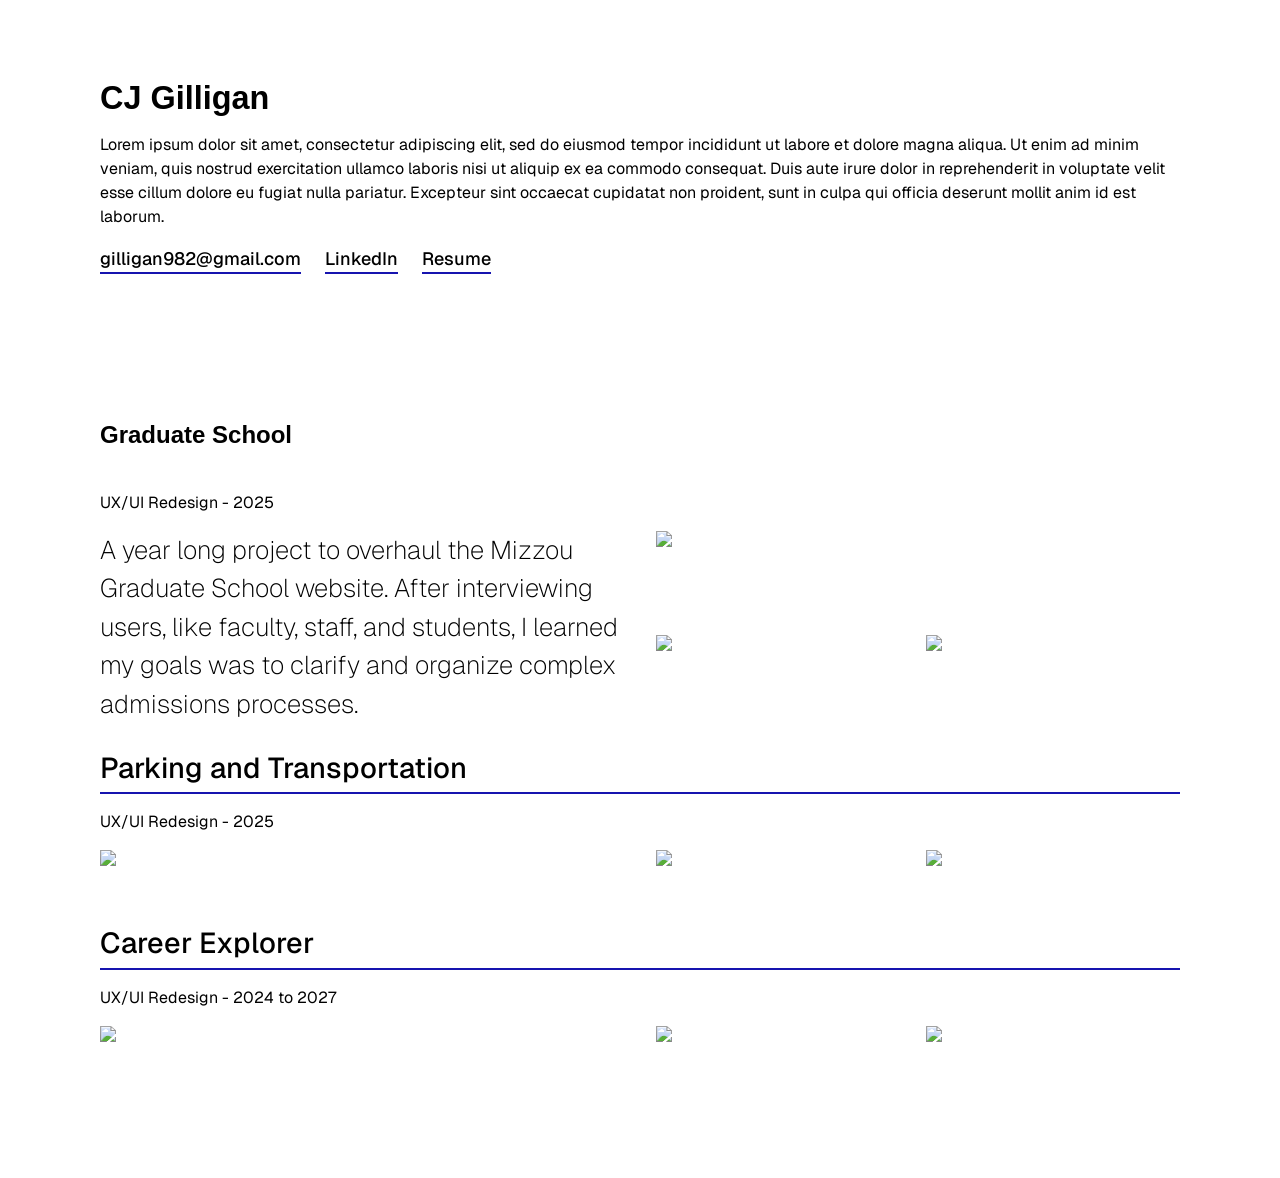
==== index.html @ 96377aaa "tags" ====
<!DOCTYPE html>
<html>
	<head>
		<meta charset="utf-8">
		<meta name="viewport" content="width=device-width, initial-scale=1">
		<title>CJ Portfolio</title>
		<link rel="preconnect" href="https://fonts.googleapis.com">
		<link rel="preconnect" href="https://fonts.gstatic.com" crossorigin>
		<link href="https://fonts.googleapis.com/css2?family=Geist:wght@100..900&display=swap" rel="stylesheet">
		<link href="https://fonts.googleapis.com/css2?family=Geist+Pixel&display=swap" rel="stylesheet">
		<link rel="stylesheet" type="text/css" href="home.css">
		<link rel="stylesheet" type="text/css" href="home.css">
		<script src="content.js"></script>
	</head>
	<body>
		<header>
			<h1 class="lvl-one">CJ Gilligan</h1>
			<p>Lorem ipsum dolor sit amet, consectetur adipiscing elit, sed do eiusmod tempor incididunt ut labore et dolore magna aliqua. Ut enim ad minim veniam, quis nostrud exercitation ullamco laboris nisi ut aliquip ex ea commodo consequat. Duis aute irure dolor in reprehenderit in voluptate velit esse cillum dolore eu fugiat nulla pariatur. Excepteur sint occaecat cupidatat non proident, sunt in culpa qui officia deserunt mollit anim id est laborum.</p>
			<ul class="link-list---horizontal">
				<li><a class="lvl-six" href="">gilligan982@gmail.com</a></li>
				<li><a class="lvl-six" href="">LinkedIn</a></li>
				<li><a class="lvl-six" href="">Resume</a></li>
			</ul>	
		</header>
		<main>
			<div class="link---cta">
				<h2>Graduate School<a class="lvl-two" href="https://gilligan98.github.io/Portfolio/graduate-school"></a></h2>
				<p>UX/UI Redesign - 2025</p>
				<div class="gallery">
					<p class="blurb lvl-three">A year long project to overhaul the Mizzou Graduate School website. After interviewing users, like faculty, staff, and students, I learned my goals was to clarify and organize complex admissions processes.</p>
					<img class="img__main" src="https://encrypted-tbn0.gstatic.com/images?q=tbn:ANd9GcQDDwrGVnfBZ3_lksExJKQac00rjWa9W3oKjlbQNCVLjg&s=10"/>
					<img src="https://hips.hearstapps.com/clv.h-cdn.co/assets/16/18/gettyimages-586890581.jpg?crop=0.668xw:1.00xh;0.219xw,0"/>
					<img src="https://animalwelfaresociety.org/wp-content/uploads/2025/03/awsmaine_peachesDOG_0325-scaled-e1742240776863-1024x1024.jpg"/>
				</div>
			</div>
			<div class="link---cta">
				<a class="lvl-two" href="https://gilligan98.github.io/Portfolio/parking-transportation">Parking and Transportation</a>
				<p>UX/UI Redesign - 2025</p>
				<div class="gallery">
					<img src="https://encrypted-tbn0.gstatic.com/images?q=tbn:ANd9GcQDDwrGVnfBZ3_lksExJKQac00rjWa9W3oKjlbQNCVLjg&s=10"/>
					<img src="https://hips.hearstapps.com/clv.h-cdn.co/assets/16/18/gettyimages-586890581.jpg?crop=0.668xw:1.00xh;0.219xw,0"/>
					<img src="https://animalwelfaresociety.org/wp-content/uploads/2025/03/awsmaine_peachesDOG_0325-scaled-e1742240776863-1024x1024.jpg"/>
				</div>
			</div>
			<div class="link---cta">
				<a class="lvl-two" href="https://gilligan98.github.io/Portfolio/career-explorer">Career Explorer</a>
				<p>UX/UI Redesign - 2024 to 2027</p>
				<div class="gallery">
					<img src="https://encrypted-tbn0.gstatic.com/images?q=tbn:ANd9GcQDDwrGVnfBZ3_lksExJKQac00rjWa9W3oKjlbQNCVLjg&s=10"/>
					<img src="https://hips.hearstapps.com/clv.h-cdn.co/assets/16/18/gettyimages-586890581.jpg?crop=0.668xw:1.00xh;0.219xw,0"/>
					<img src="https://animalwelfaresociety.org/wp-content/uploads/2025/03/awsmaine_peachesDOG_0325-scaled-e1742240776863-1024x1024.jpg"/>
				</div>
			</div>
		</main>
	</body>
</html>
---- home.css ----
.gallery{
	display: grid;
	grid-template-columns: 50% 1fr 1fr;
	grid-template-rows: repeat(2,1fr);
	gap: 1rem;
	max-width: 100%;
}

.gallery img{
	width: 100%;

}

.gallery .img__main{
	grid-column-start: 2;
	grid-column-end: 4;
	grid-row-start: 1;
	grid-row-end: 2;
}

.gallery .blurb{
	font-weight: 200;
	grid-column-start: 1;
	grid-column-end: 2;
	grid-row-start: 1;
	grid-row-end: 3;
}


.link-list---horizontal{
	display: flex;
	flex-direction: row;
	margin: 0;
	padding: 0;
	gap: 1.5rem;
}

.link-list---horizontal li{
	list-style: none;
}

.link---cta {
	display: flex;
	flex-direction: column;
	margin: 1.5rem 0;
	gap: 1rem;
}

.title {
	color: #1714af;
	text-decoration: none;
	font-weight: 700;
}

body {
	max-width: 1080px;
	display: flex;
	flex-direction: column;
	gap: 1rem;
	margin: 5rem auto;
}

header {
	max-width: 100%;
	display: flex;
	flex-direction: column;
	align-items: flex-start;
	justify-content: flex-start;
	grid-column-start: 1;
	grid-column-end: 4;
	gap: 1rem;
}


main {
	width: 100%;
	margin-top: 5rem;
}

a, p {
	font-size: 1rem;
	margin: 0;
	padding: 0;
	line-height: 1.5em;
	color: #000;
}

p {
	font-weight: 400;
}

a {
	font-weight: 500;
	text-decoration: none;
	padding-bottom: 2px;
	border-bottom: 2px solid #1714af;
}

a:hover {
	color: #fff;
	background-color: #1714af;
}

a, p, h1, h2, h3, h4 {
	font-family: "Geist", sans-serif;
}

h1, h2 {
	font-family: "Geist Pixel", sans-serif;
 	font-optical-sizing: auto;
  	font-weight: 400;
  	font-style: normal;
	font-variation-settings: "ELSH" 70;
}

.lvl-one {
	font-weight: 800;
	font-size: 2.027rem;
	margin: 0;
}

.lvl-two {
	font-size: 1.802rem;
}

.lvl-three {
	font-size: 1.602rem;
}

.lvl-four {
	font-size: 1.424rem;
}

.lvl-five {
	font-size: 1.266rem;
}

.lvl-six {
	font-size: 1.125rem;
}

h1, h2, h3, h4 {
	font-weight: 700;
}

:root{
	font-size: 16px;
}
---- home.css ----
.gallery{
	display: grid;
	grid-template-columns: 50% 1fr 1fr;
	grid-template-rows: repeat(2,1fr);
	gap: 1rem;
	max-width: 100%;
}

.gallery img{
	width: 100%;

}

.gallery .img__main{
	grid-column-start: 2;
	grid-column-end: 4;
	grid-row-start: 1;
	grid-row-end: 2;
}

.gallery .blurb{
	font-weight: 200;
	grid-column-start: 1;
	grid-column-end: 2;
	grid-row-start: 1;
	grid-row-end: 3;
}


.link-list---horizontal{
	display: flex;
	flex-direction: row;
	margin: 0;
	padding: 0;
	gap: 1.5rem;
}

.link-list---horizontal li{
	list-style: none;
}

.link---cta {
	display: flex;
	flex-direction: column;
	margin: 1.5rem 0;
	gap: 1rem;
}

.title {
	color: #1714af;
	text-decoration: none;
	font-weight: 700;
}

body {
	max-width: 1080px;
	display: flex;
	flex-direction: column;
	gap: 1rem;
	margin: 5rem auto;
}

header {
	max-width: 100%;
	display: flex;
	flex-direction: column;
	align-items: flex-start;
	justify-content: flex-start;
	grid-column-start: 1;
	grid-column-end: 4;
	gap: 1rem;
}


main {
	width: 100%;
	margin-top: 5rem;
}

a, p {
	font-size: 1rem;
	margin: 0;
	padding: 0;
	line-height: 1.5em;
	color: #000;
}

p {
	font-weight: 400;
}

a {
	font-weight: 500;
	text-decoration: none;
	padding-bottom: 2px;
	border-bottom: 2px solid #1714af;
}

a:hover {
	color: #fff;
	background-color: #1714af;
}

a, p, h1, h2, h3, h4 {
	font-family: "Geist", sans-serif;
}

h1, h2 {
	font-family: "Geist Pixel", sans-serif;
 	font-optical-sizing: auto;
  	font-weight: 400;
  	font-style: normal;
	font-variation-settings: "ELSH" 70;
}

.lvl-one {
	font-weight: 800;
	font-size: 2.027rem;
	margin: 0;
}

.lvl-two {
	font-size: 1.802rem;
}

.lvl-three {
	font-size: 1.602rem;
}

.lvl-four {
	font-size: 1.424rem;
}

.lvl-five {
	font-size: 1.266rem;
}

.lvl-six {
	font-size: 1.125rem;
}

h1, h2, h3, h4 {
	font-weight: 700;
}

:root{
	font-size: 16px;
}
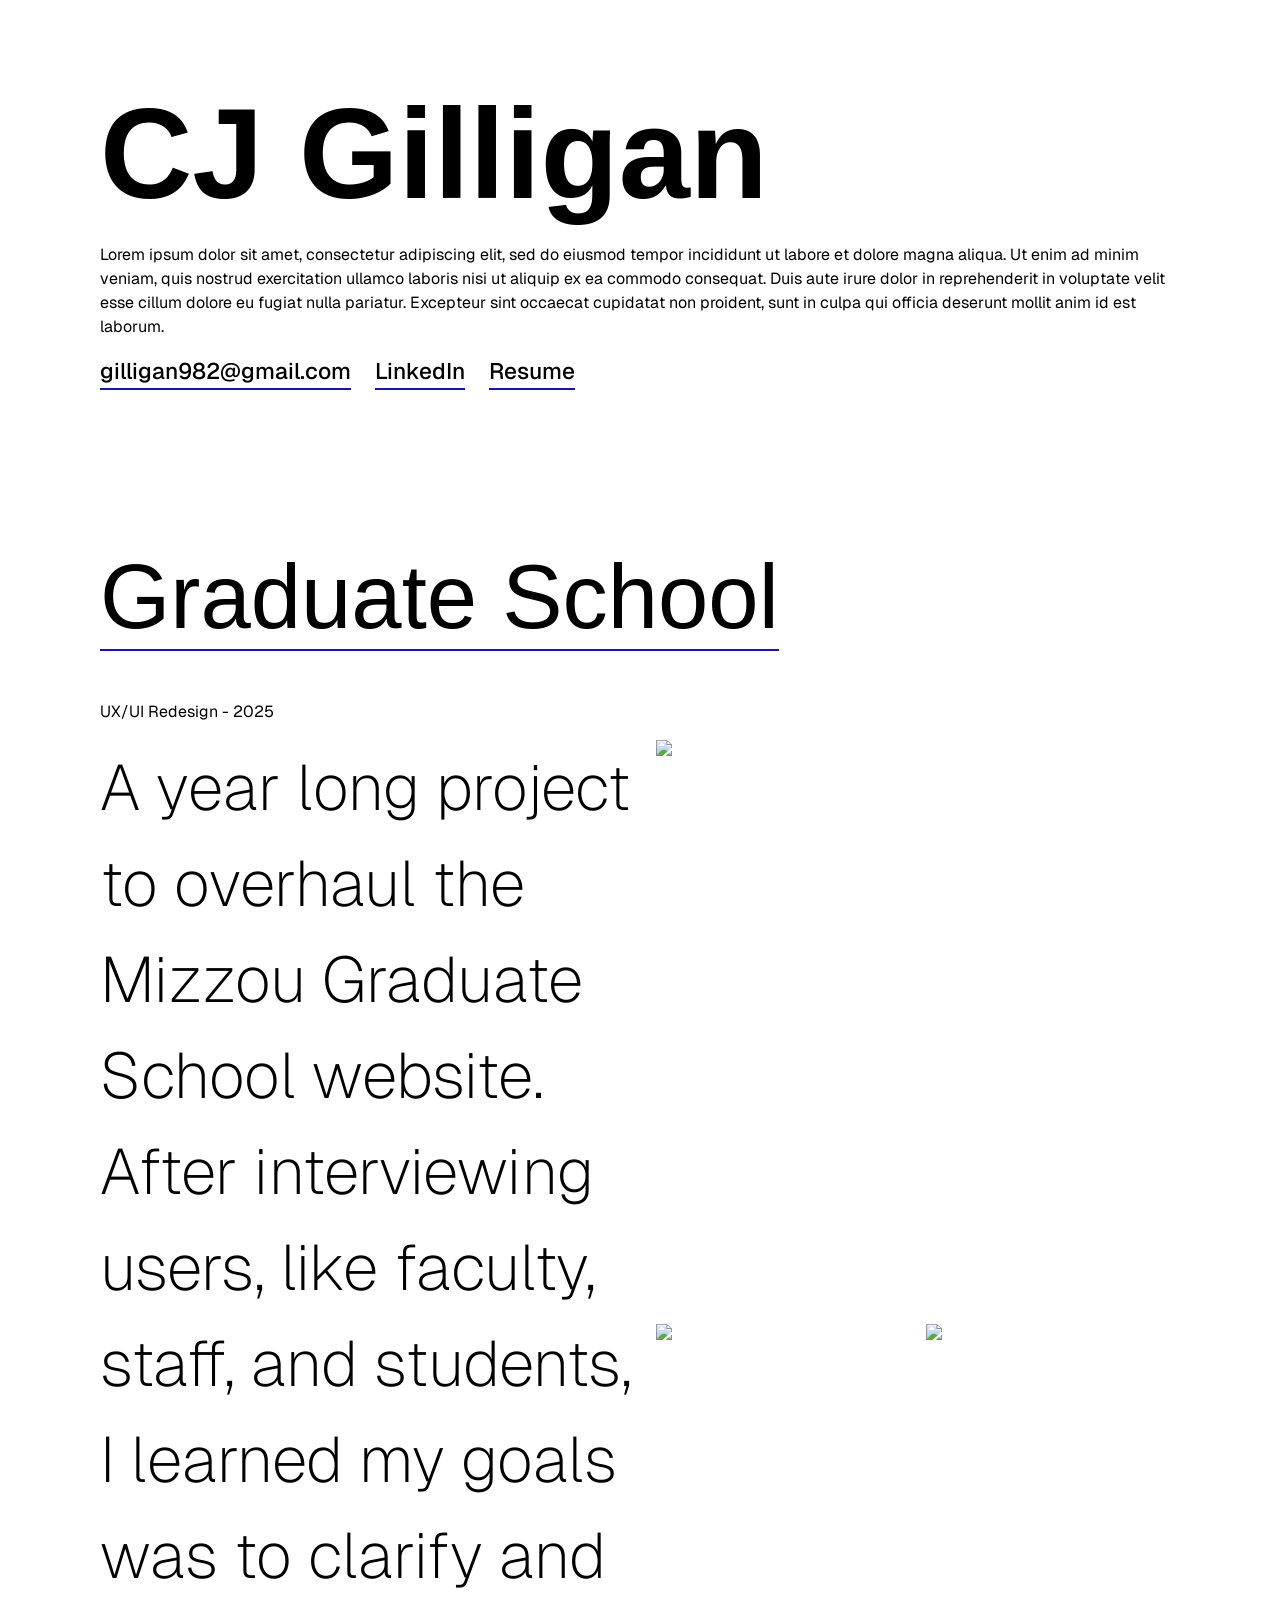
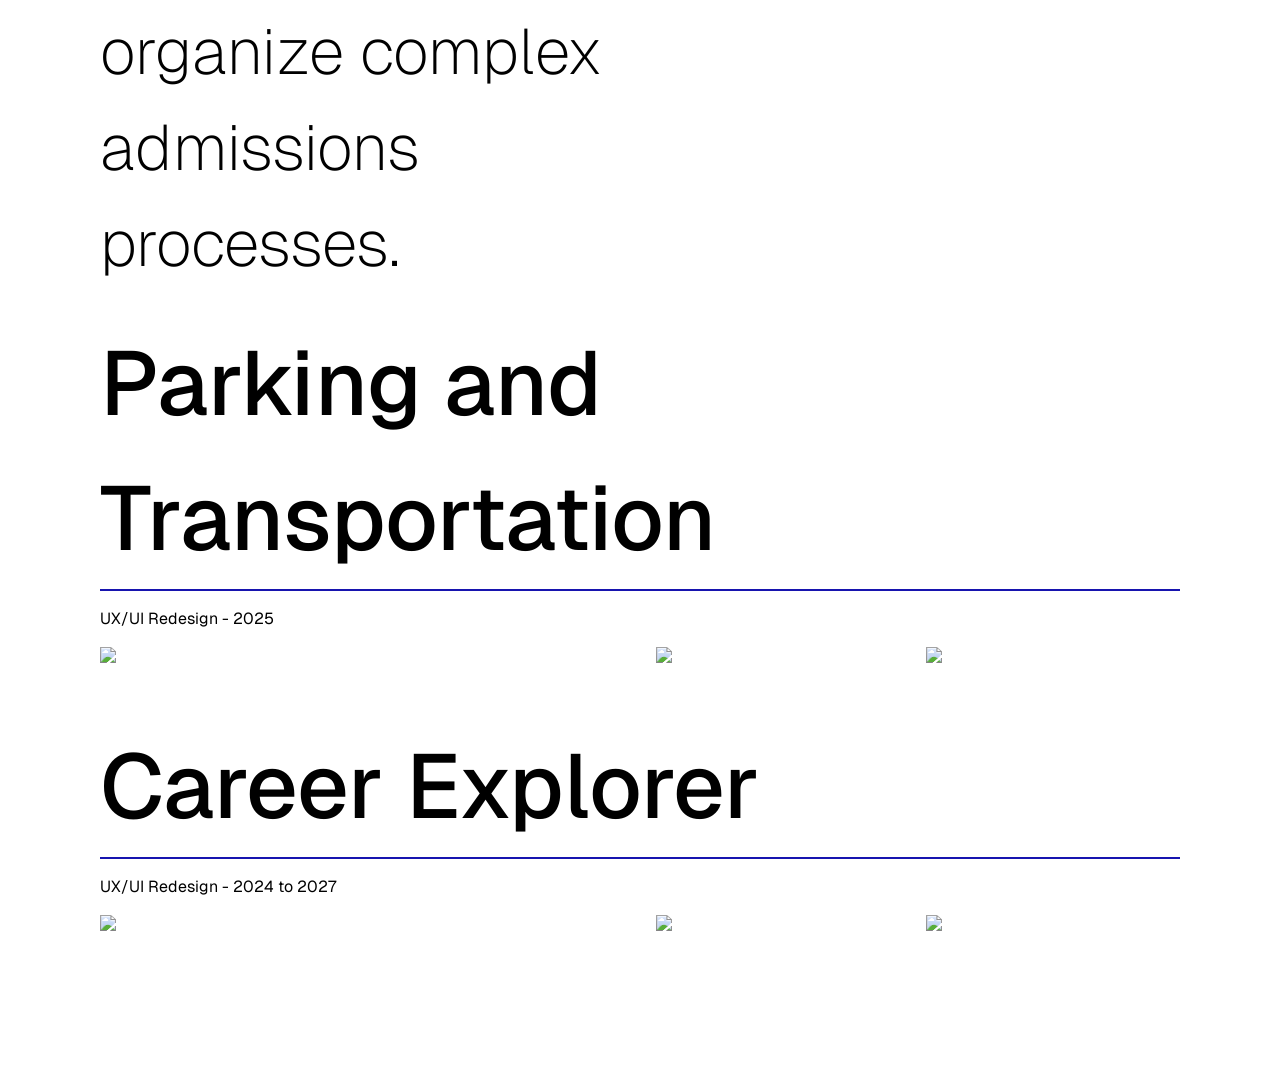
==== commit 6ba48d50: "tags again" ====
--- a/index.html
+++ b/index.html
@@ -24,7 +24,7 @@
 		</header>
 		<main>
 			<div class="link---cta">
-				<h2>Graduate School<a class="lvl-two" href="https://gilligan98.github.io/Portfolio/graduate-school"></a></h2>
+				<h2><a class="lvl-two" href="https://gilligan98.github.io/Portfolio/graduate-school">Graduate School</a></h2>
 				<p>UX/UI Redesign - 2025</p>
 				<div class="gallery">
 					<p class="blurb lvl-three">A year long project to overhaul the Mizzou Graduate School website. After interviewing users, like faculty, staff, and students, I learned my goals was to clarify and organize complex admissions processes.</p>
--- a/home.css
+++ b/home.css
@@ -105,7 +105,7 @@
 	font-family: "Geist", sans-serif;
 }
 
-h1, h2 {
+h1, h2, h1 a, h2 a {
 	font-family: "Geist Pixel", sans-serif;
  	font-optical-sizing: auto;
   	font-weight: 400;
@@ -115,28 +115,28 @@
 
 .lvl-one {
 	font-weight: 800;
-	font-size: 2.027rem;
+	font-size: 7.993rem;
 	margin: 0;
 }
 
 .lvl-two {
-	font-size: 1.802rem;
+	font-size: 5.653rem;
 }
 
 .lvl-three {
-	font-size: 1.602rem;
+	font-size: 3.998rem;
 }
 
 .lvl-four {
-	font-size: 1.424rem;
+	font-size: 2.827rem;
 }
 
 .lvl-five {
-	font-size: 1.266rem;
+	font-size: 1.999rem;
 }
 
 .lvl-six {
-	font-size: 1.125rem;
+	font-size: 1.414rem;
 }
 
 h1, h2, h3, h4 {
--- a/home.css
+++ b/home.css
@@ -105,7 +105,7 @@
 	font-family: "Geist", sans-serif;
 }
 
-h1, h2 {
+h1, h2, h1 a, h2 a {
 	font-family: "Geist Pixel", sans-serif;
  	font-optical-sizing: auto;
   	font-weight: 400;
@@ -115,28 +115,28 @@
 
 .lvl-one {
 	font-weight: 800;
-	font-size: 2.027rem;
+	font-size: 7.993rem;
 	margin: 0;
 }
 
 .lvl-two {
-	font-size: 1.802rem;
+	font-size: 5.653rem;
 }
 
 .lvl-three {
-	font-size: 1.602rem;
+	font-size: 3.998rem;
 }
 
 .lvl-four {
-	font-size: 1.424rem;
+	font-size: 2.827rem;
 }
 
 .lvl-five {
-	font-size: 1.266rem;
+	font-size: 1.999rem;
 }
 
 .lvl-six {
-	font-size: 1.125rem;
+	font-size: 1.414rem;
 }
 
 h1, h2, h3, h4 {
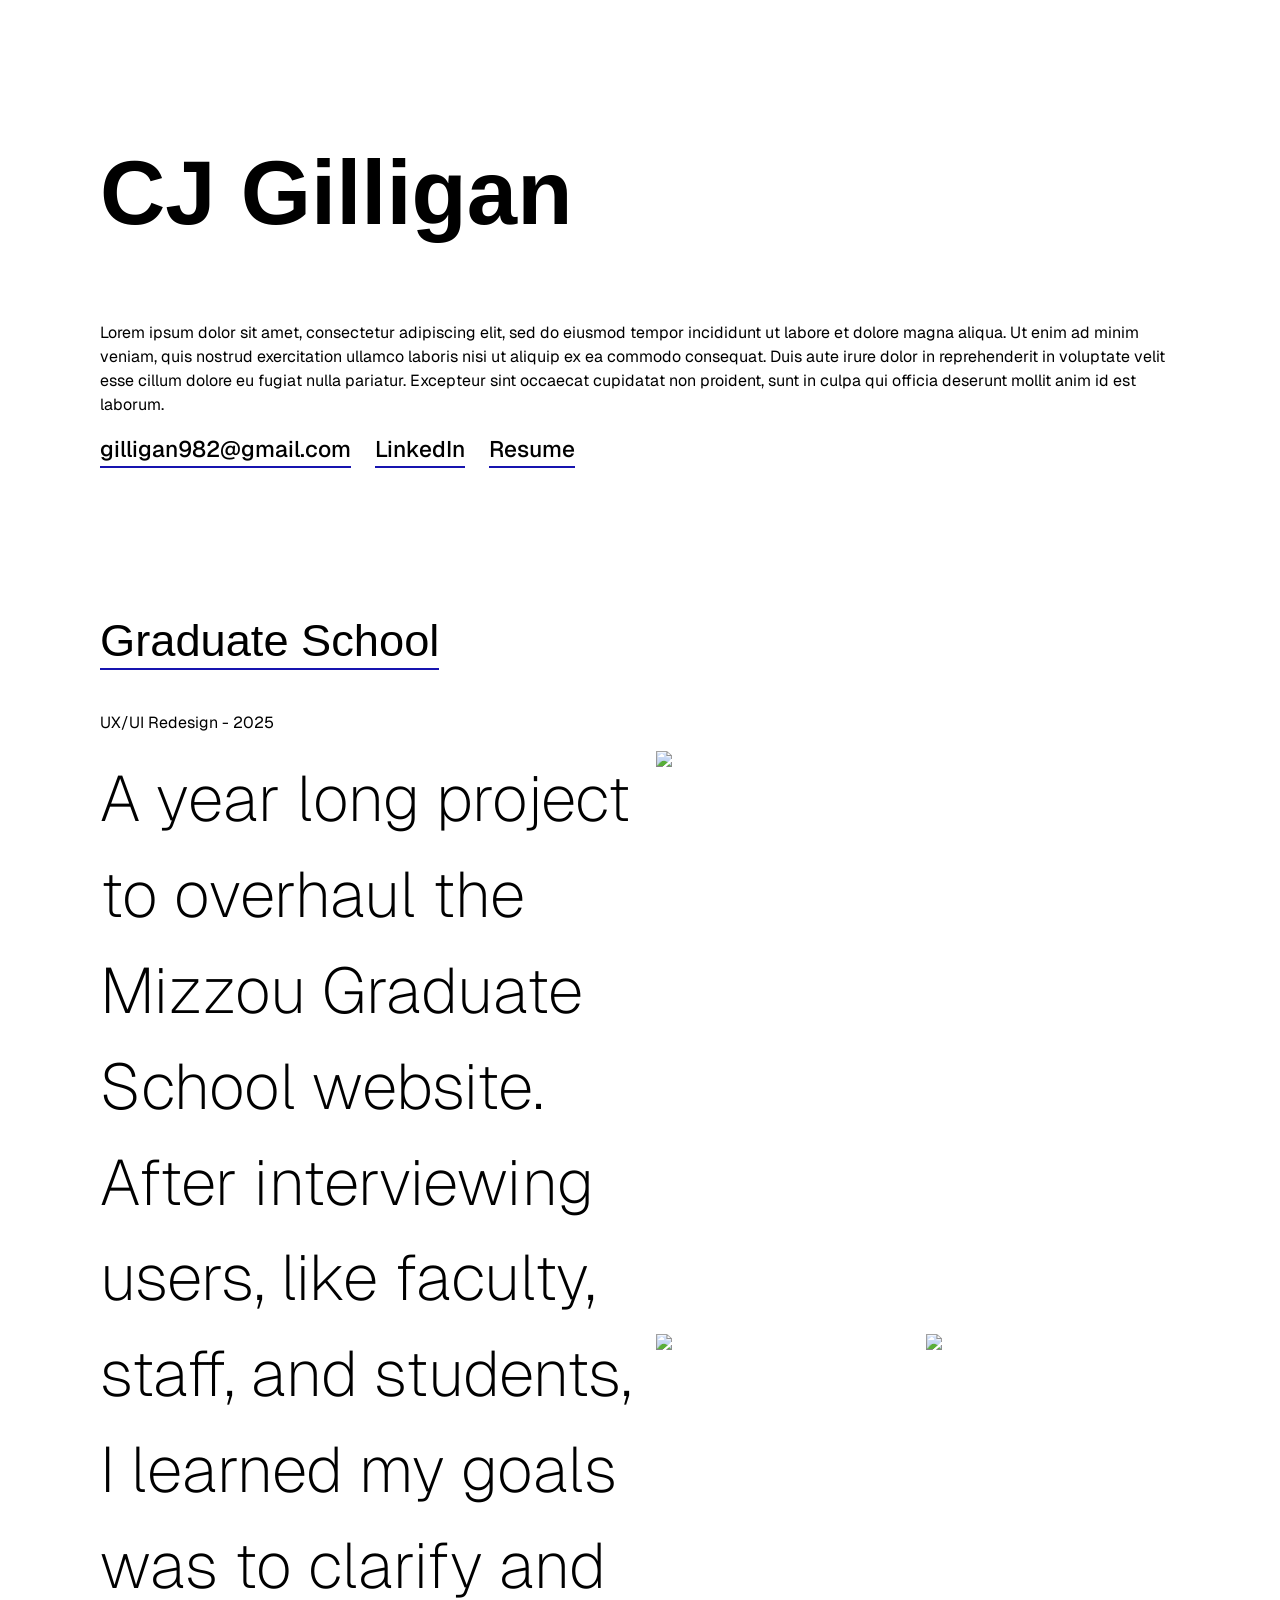
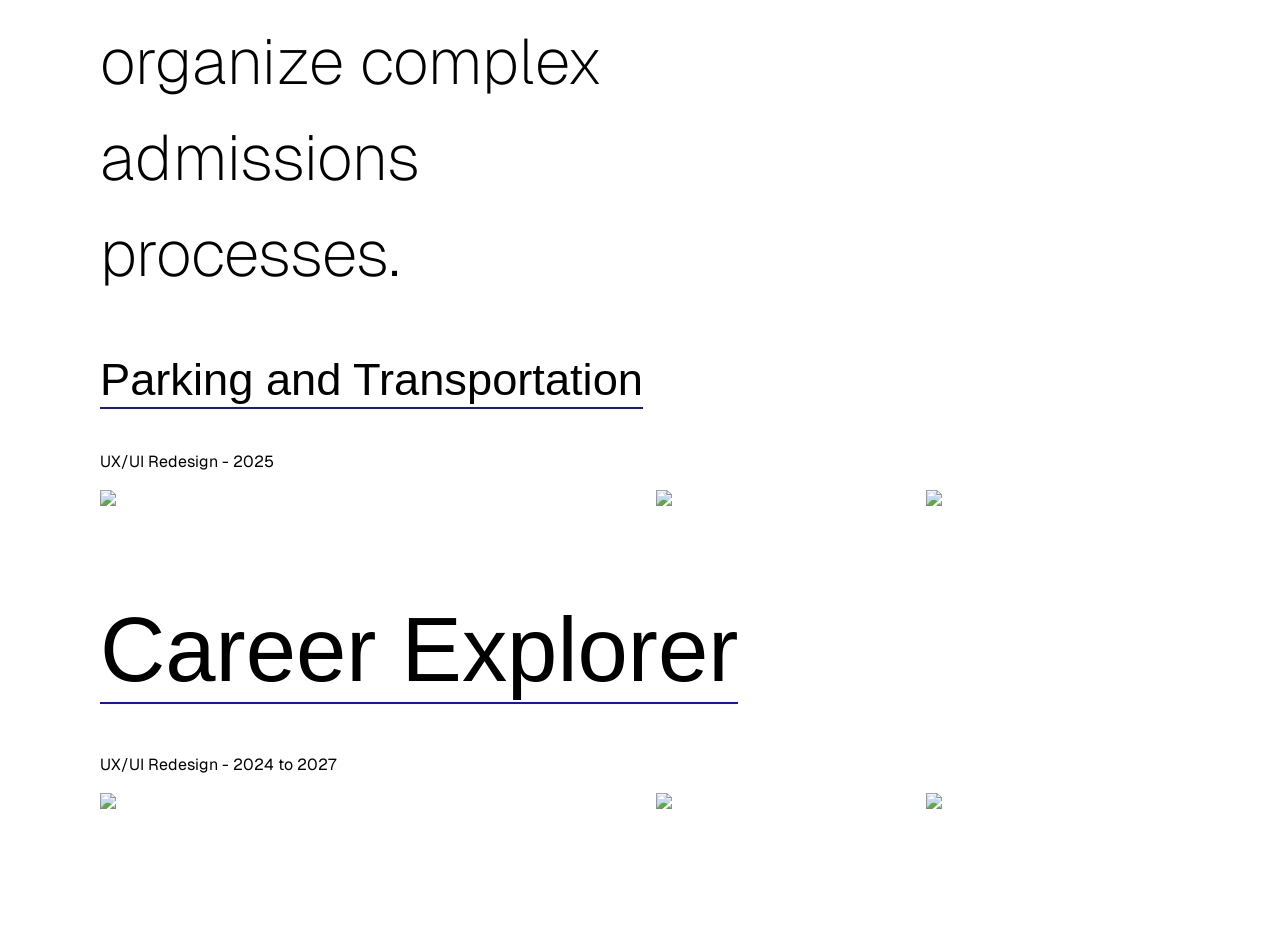
==== commit 0a3cda89: "new sizing for fonts" ====
--- a/index.html
+++ b/index.html
@@ -14,7 +14,7 @@
 	</head>
 	<body>
 		<header>
-			<h1 class="lvl-one">CJ Gilligan</h1>
+			<h1 class="lvl-two">CJ Gilligan</h1>
 			<p>Lorem ipsum dolor sit amet, consectetur adipiscing elit, sed do eiusmod tempor incididunt ut labore et dolore magna aliqua. Ut enim ad minim veniam, quis nostrud exercitation ullamco laboris nisi ut aliquip ex ea commodo consequat. Duis aute irure dolor in reprehenderit in voluptate velit esse cillum dolore eu fugiat nulla pariatur. Excepteur sint occaecat cupidatat non proident, sunt in culpa qui officia deserunt mollit anim id est laborum.</p>
 			<ul class="link-list---horizontal">
 				<li><a class="lvl-six" href="">gilligan982@gmail.com</a></li>
@@ -24,7 +24,7 @@
 		</header>
 		<main>
 			<div class="link---cta">
-				<h2><a class="lvl-two" href="https://gilligan98.github.io/Portfolio/graduate-school">Graduate School</a></h2>
+				<h2><a class="lvl-four" href="https://gilligan98.github.io/Portfolio/graduate-school">Graduate School</a></h2>
 				<p>UX/UI Redesign - 2025</p>
 				<div class="gallery">
 					<p class="blurb lvl-three">A year long project to overhaul the Mizzou Graduate School website. After interviewing users, like faculty, staff, and students, I learned my goals was to clarify and organize complex admissions processes.</p>
@@ -34,7 +34,7 @@
 				</div>
 			</div>
 			<div class="link---cta">
-				<a class="lvl-two" href="https://gilligan98.github.io/Portfolio/parking-transportation">Parking and Transportation</a>
+				<h2><a class="lvl-four" href="https://gilligan98.github.io/Portfolio/parking-transportation">Parking and Transportation</a></h2>
 				<p>UX/UI Redesign - 2025</p>
 				<div class="gallery">
 					<img src="https://encrypted-tbn0.gstatic.com/images?q=tbn:ANd9GcQDDwrGVnfBZ3_lksExJKQac00rjWa9W3oKjlbQNCVLjg&s=10"/>
@@ -43,7 +43,7 @@
 				</div>
 			</div>
 			<div class="link---cta">
-				<a class="lvl-two" href="https://gilligan98.github.io/Portfolio/career-explorer">Career Explorer</a>
+				<h2><a class="lvl-two" href="https://gilligan98.github.io/Portfolio/career-explorer">Career Explorer</a></h2>
 				<p>UX/UI Redesign - 2024 to 2027</p>
 				<div class="gallery">
 					<img src="https://encrypted-tbn0.gstatic.com/images?q=tbn:ANd9GcQDDwrGVnfBZ3_lksExJKQac00rjWa9W3oKjlbQNCVLjg&s=10"/>
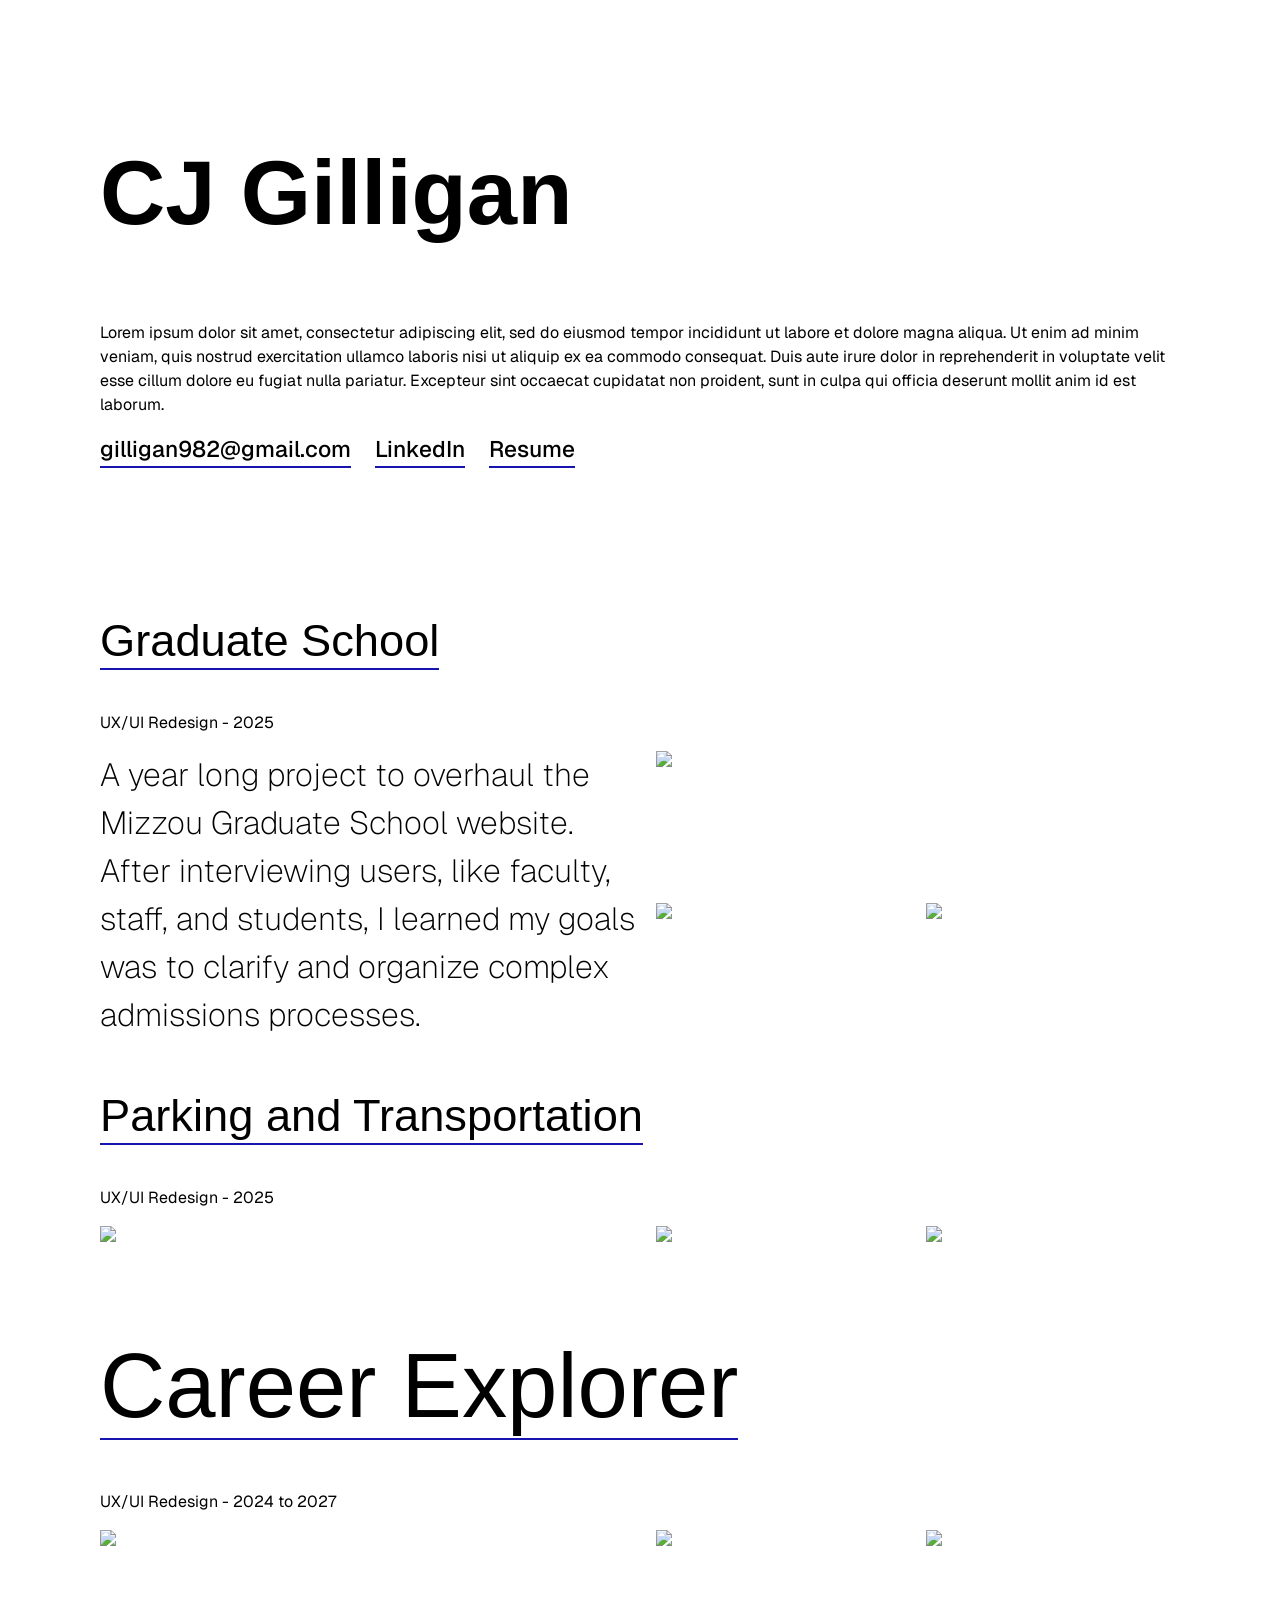
==== commit 0cca6b32: "new sizing for blurb" ====
--- a/index.html
+++ b/index.html
@@ -27,7 +27,7 @@
 				<h2><a class="lvl-four" href="https://gilligan98.github.io/Portfolio/graduate-school">Graduate School</a></h2>
 				<p>UX/UI Redesign - 2025</p>
 				<div class="gallery">
-					<p class="blurb lvl-three">A year long project to overhaul the Mizzou Graduate School website. After interviewing users, like faculty, staff, and students, I learned my goals was to clarify and organize complex admissions processes.</p>
+					<p class="blurb lvl-five">A year long project to overhaul the Mizzou Graduate School website. After interviewing users, like faculty, staff, and students, I learned my goals was to clarify and organize complex admissions processes.</p>
 					<img class="img__main" src="https://encrypted-tbn0.gstatic.com/images?q=tbn:ANd9GcQDDwrGVnfBZ3_lksExJKQac00rjWa9W3oKjlbQNCVLjg&s=10"/>
 					<img src="https://hips.hearstapps.com/clv.h-cdn.co/assets/16/18/gettyimages-586890581.jpg?crop=0.668xw:1.00xh;0.219xw,0"/>
 					<img src="https://animalwelfaresociety.org/wp-content/uploads/2025/03/awsmaine_peachesDOG_0325-scaled-e1742240776863-1024x1024.jpg"/>
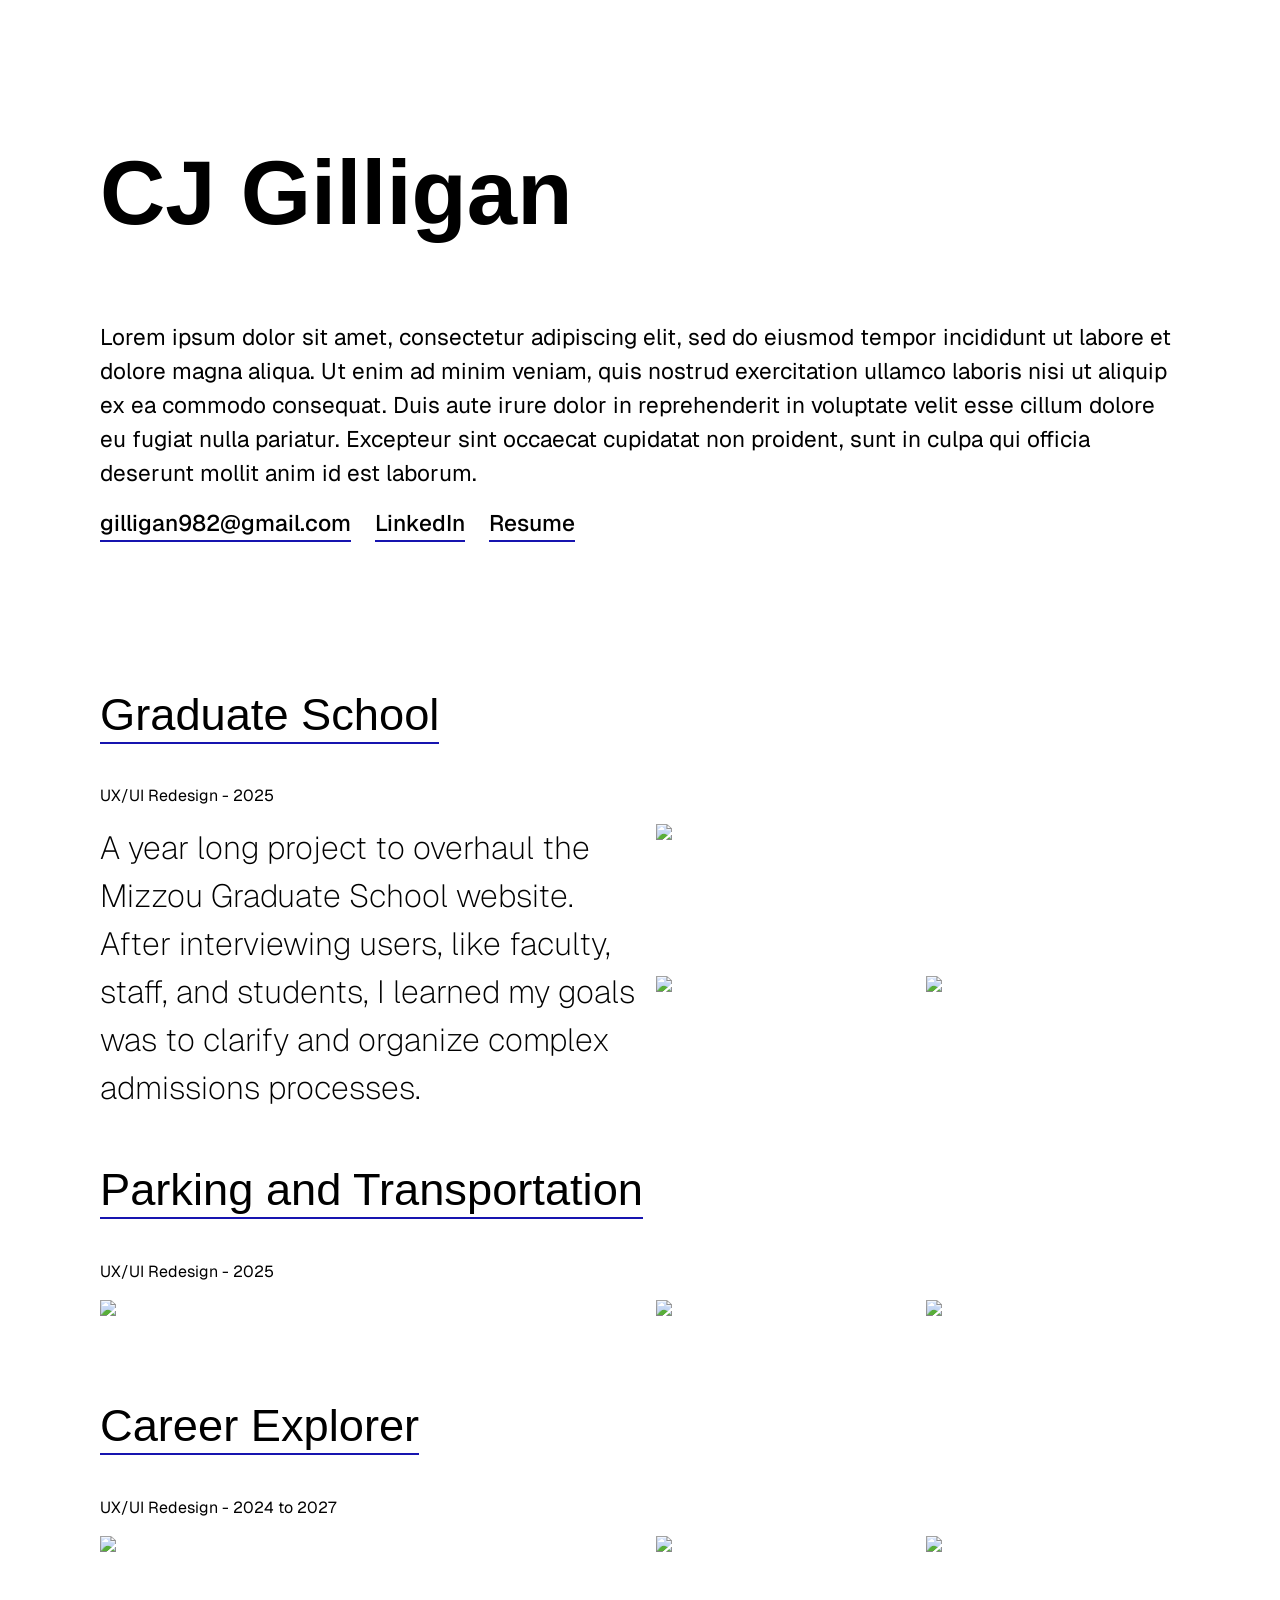
==== commit b95bcc22: "new sizing" ====
--- a/index.html
+++ b/index.html
@@ -15,7 +15,7 @@
 	<body>
 		<header>
 			<h1 class="lvl-two">CJ Gilligan</h1>
-			<p>Lorem ipsum dolor sit amet, consectetur adipiscing elit, sed do eiusmod tempor incididunt ut labore et dolore magna aliqua. Ut enim ad minim veniam, quis nostrud exercitation ullamco laboris nisi ut aliquip ex ea commodo consequat. Duis aute irure dolor in reprehenderit in voluptate velit esse cillum dolore eu fugiat nulla pariatur. Excepteur sint occaecat cupidatat non proident, sunt in culpa qui officia deserunt mollit anim id est laborum.</p>
+			<p class="lvl-six">Lorem ipsum dolor sit amet, consectetur adipiscing elit, sed do eiusmod tempor incididunt ut labore et dolore magna aliqua. Ut enim ad minim veniam, quis nostrud exercitation ullamco laboris nisi ut aliquip ex ea commodo consequat. Duis aute irure dolor in reprehenderit in voluptate velit esse cillum dolore eu fugiat nulla pariatur. Excepteur sint occaecat cupidatat non proident, sunt in culpa qui officia deserunt mollit anim id est laborum.</p>
 			<ul class="link-list---horizontal">
 				<li><a class="lvl-six" href="">gilligan982@gmail.com</a></li>
 				<li><a class="lvl-six" href="">LinkedIn</a></li>
@@ -43,7 +43,7 @@
 				</div>
 			</div>
 			<div class="link---cta">
-				<h2><a class="lvl-two" href="https://gilligan98.github.io/Portfolio/career-explorer">Career Explorer</a></h2>
+				<h2><a class="lvl-four" href="https://gilligan98.github.io/Portfolio/career-explorer">Career Explorer</a></h2>
 				<p>UX/UI Redesign - 2024 to 2027</p>
 				<div class="gallery">
 					<img src="https://encrypted-tbn0.gstatic.com/images?q=tbn:ANd9GcQDDwrGVnfBZ3_lksExJKQac00rjWa9W3oKjlbQNCVLjg&s=10"/>
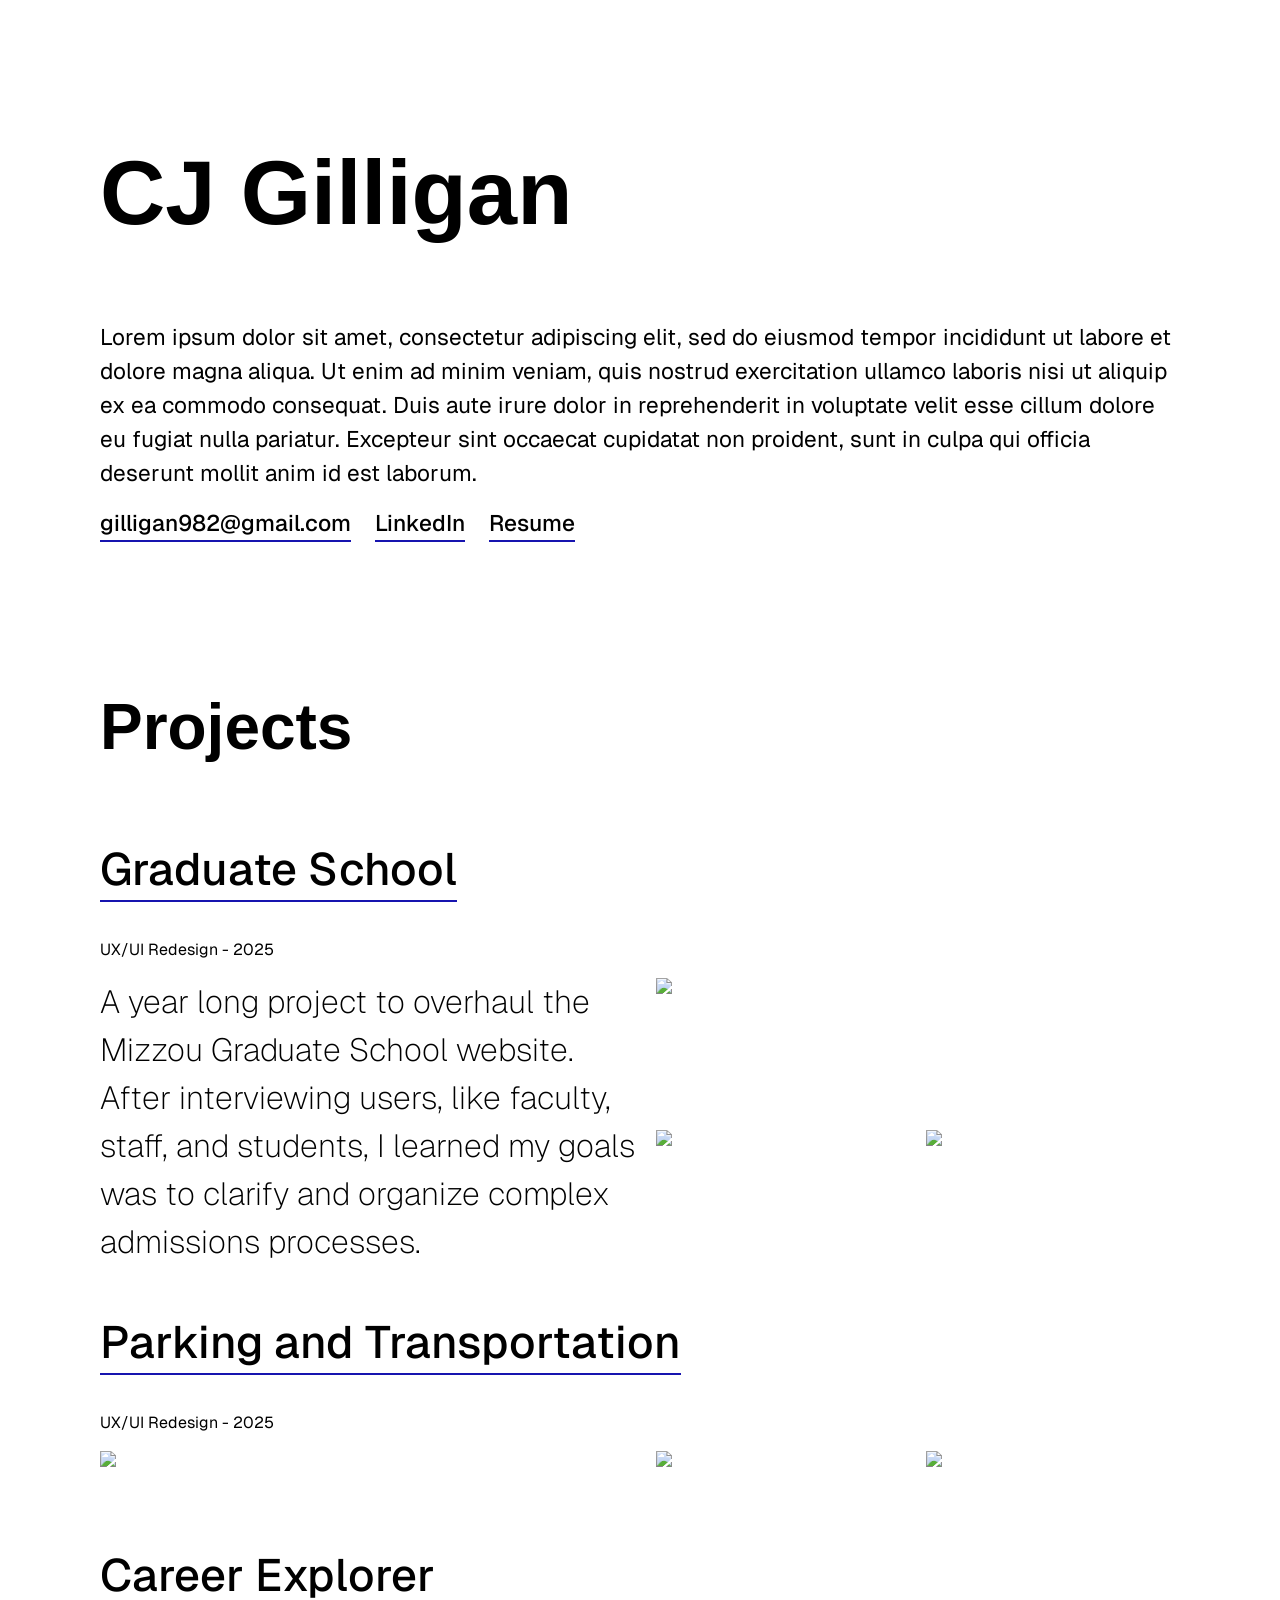
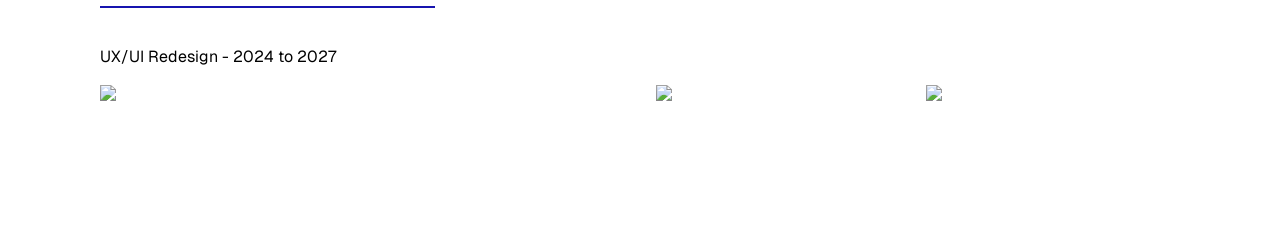
==== commit 910fa86f: "adding new header" ====
--- a/index.html
+++ b/index.html
@@ -23,8 +23,9 @@
 			</ul>	
 		</header>
 		<main>
+			<h2 class="lvl-three">Projects</h2>
 			<div class="link---cta">
-				<h2><a class="lvl-four" href="https://gilligan98.github.io/Portfolio/graduate-school">Graduate School</a></h2>
+				<h3><a class="lvl-four" href="https://gilligan98.github.io/Portfolio/graduate-school">Graduate School</a></h3>
 				<p>UX/UI Redesign - 2025</p>
 				<div class="gallery">
 					<p class="blurb lvl-five">A year long project to overhaul the Mizzou Graduate School website. After interviewing users, like faculty, staff, and students, I learned my goals was to clarify and organize complex admissions processes.</p>
@@ -34,7 +35,7 @@
 				</div>
 			</div>
 			<div class="link---cta">
-				<h2><a class="lvl-four" href="https://gilligan98.github.io/Portfolio/parking-transportation">Parking and Transportation</a></h2>
+				<h3><a class="lvl-four" href="https://gilligan98.github.io/Portfolio/parking-transportation">Parking and Transportation</a></h3>
 				<p>UX/UI Redesign - 2025</p>
 				<div class="gallery">
 					<img src="https://encrypted-tbn0.gstatic.com/images?q=tbn:ANd9GcQDDwrGVnfBZ3_lksExJKQac00rjWa9W3oKjlbQNCVLjg&s=10"/>
@@ -43,7 +44,7 @@
 				</div>
 			</div>
 			<div class="link---cta">
-				<h2><a class="lvl-four" href="https://gilligan98.github.io/Portfolio/career-explorer">Career Explorer</a></h2>
+				<h3><a class="lvl-four" href="https://gilligan98.github.io/Portfolio/career-explorer">Career Explorer</a></h3>
 				<p>UX/UI Redesign - 2024 to 2027</p>
 				<div class="gallery">
 					<img src="https://encrypted-tbn0.gstatic.com/images?q=tbn:ANd9GcQDDwrGVnfBZ3_lksExJKQac00rjWa9W3oKjlbQNCVLjg&s=10"/>
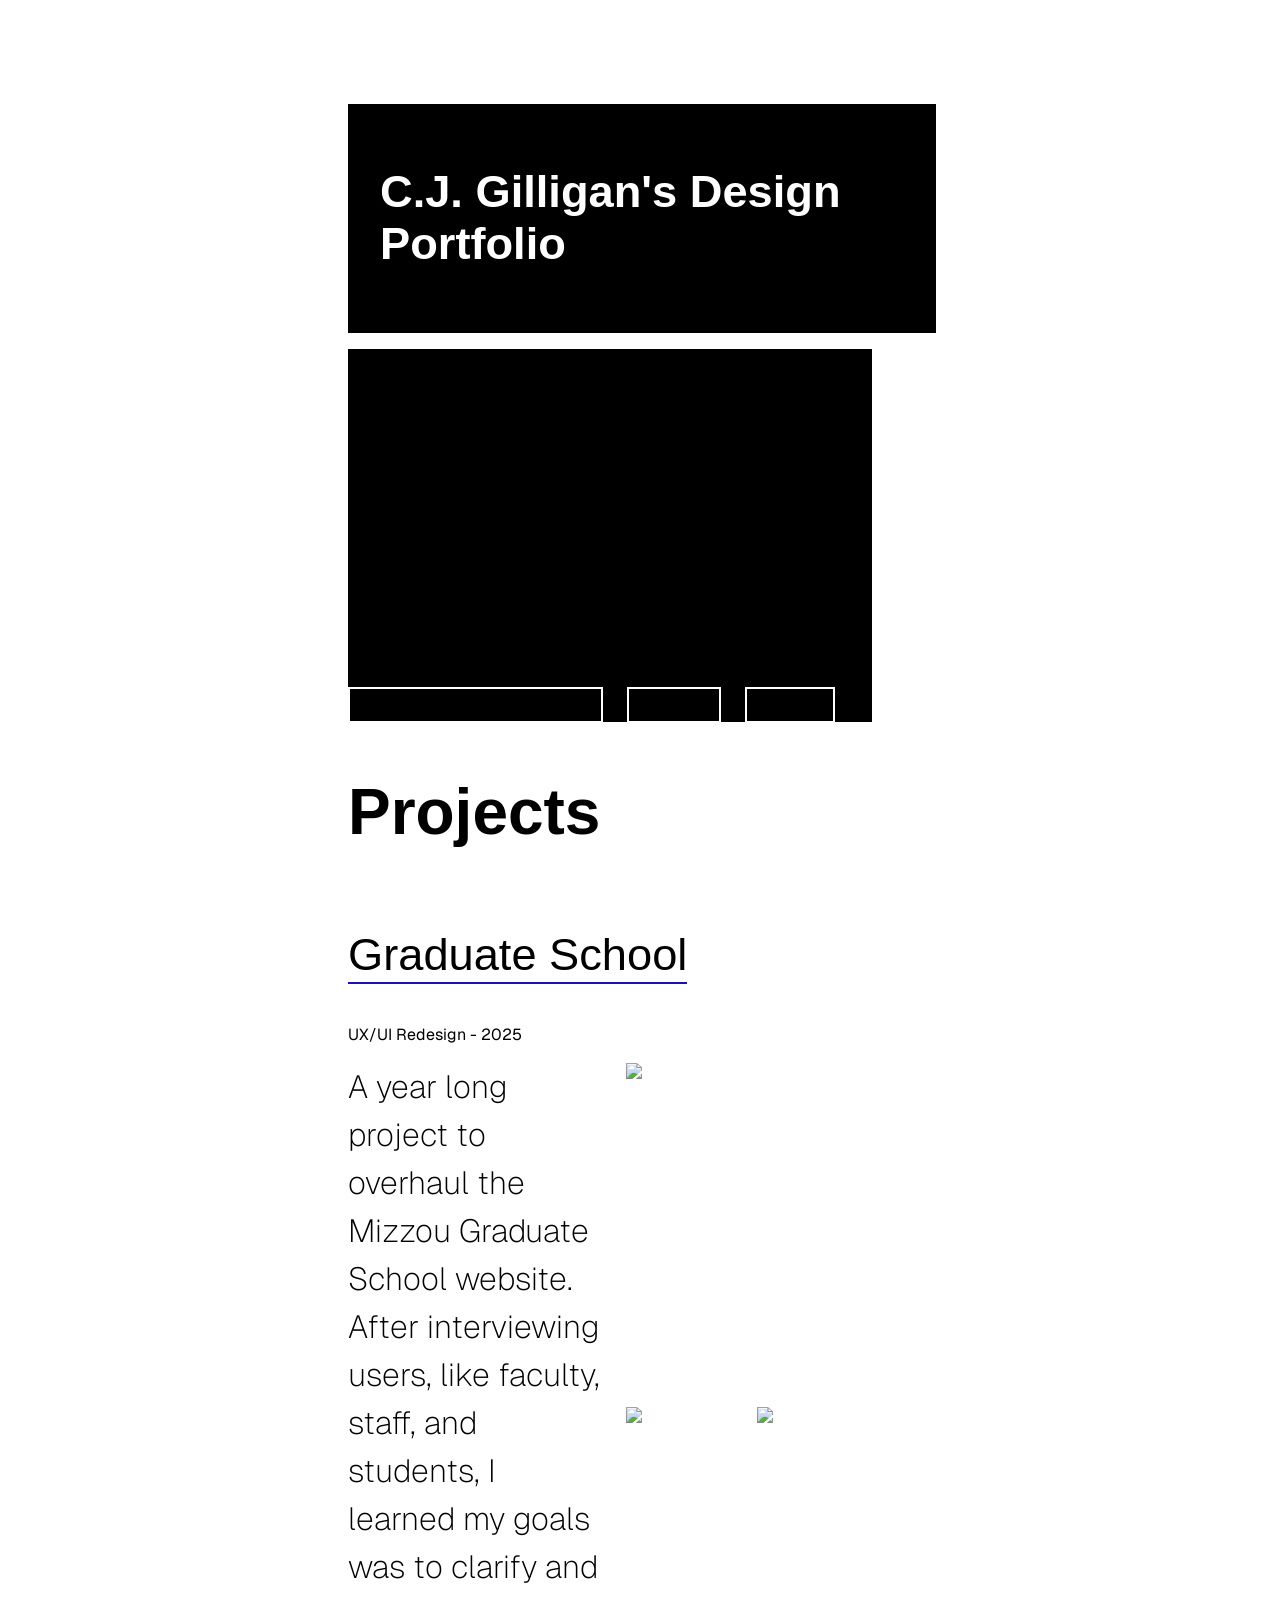
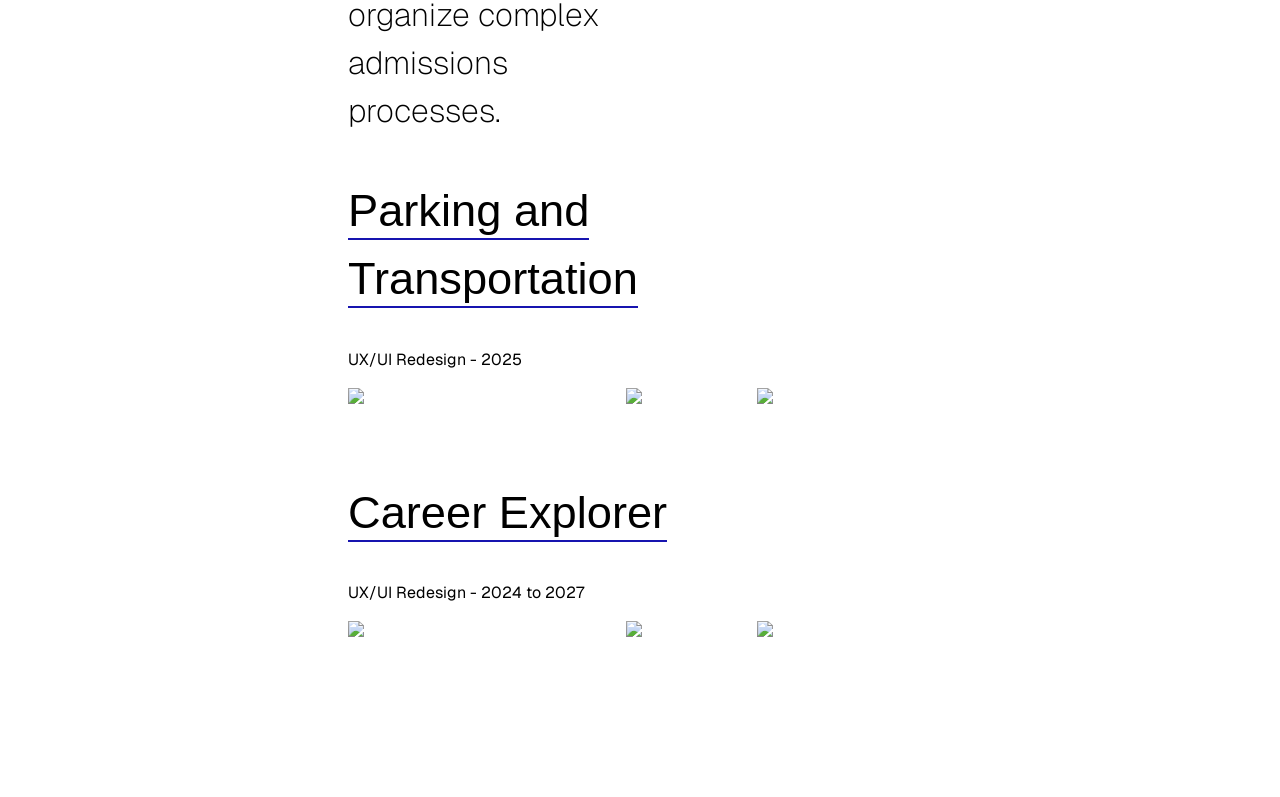
==== commit 78f1e978: "adding intro container styles" ====
--- a/index.html
+++ b/index.html
@@ -14,44 +14,48 @@
 	</head>
 	<body>
 		<header>
-			<h1 class="lvl-two">CJ Gilligan</h1>
-			<p class="lvl-six">Lorem ipsum dolor sit amet, consectetur adipiscing elit, sed do eiusmod tempor incididunt ut labore et dolore magna aliqua. Ut enim ad minim veniam, quis nostrud exercitation ullamco laboris nisi ut aliquip ex ea commodo consequat. Duis aute irure dolor in reprehenderit in voluptate velit esse cillum dolore eu fugiat nulla pariatur. Excepteur sint occaecat cupidatat non proident, sunt in culpa qui officia deserunt mollit anim id est laborum.</p>
-			<ul class="link-list---horizontal">
-				<li><a class="lvl-six" href="">gilligan982@gmail.com</a></li>
-				<li><a class="lvl-six" href="">LinkedIn</a></li>
-				<li><a class="lvl-six" href="">Resume</a></li>
-			</ul>	
+			<h1 class="lvl-four">C.J. Gilligan's Design Portfolio</h1>
 		</header>
 		<main>
-			<h2 class="lvl-three">Projects</h2>
-			<div class="link---cta">
-				<h3><a class="lvl-four" href="https://gilligan98.github.io/Portfolio/graduate-school">Graduate School</a></h3>
-				<p>UX/UI Redesign - 2025</p>
-				<div class="gallery">
-					<p class="blurb lvl-five">A year long project to overhaul the Mizzou Graduate School website. After interviewing users, like faculty, staff, and students, I learned my goals was to clarify and organize complex admissions processes.</p>
-					<img class="img__main" src="https://encrypted-tbn0.gstatic.com/images?q=tbn:ANd9GcQDDwrGVnfBZ3_lksExJKQac00rjWa9W3oKjlbQNCVLjg&s=10"/>
-					<img src="https://hips.hearstapps.com/clv.h-cdn.co/assets/16/18/gettyimages-586890581.jpg?crop=0.668xw:1.00xh;0.219xw,0"/>
-					<img src="https://animalwelfaresociety.org/wp-content/uploads/2025/03/awsmaine_peachesDOG_0325-scaled-e1742240776863-1024x1024.jpg"/>
+			<section class="intro-container">
+				<p class="lvl-six">Lorem ipsum dolor sit amet, consectetur adipiscing elit, sed do eiusmod tempor incididunt ut labore et dolore magna aliqua. Ut enim ad minim veniam, quis nostrud exercitation ullamco laboris nisi ut aliquip ex ea commodo consequat. Duis aute irure dolor in reprehenderit in voluptate velit esse cillum dolore eu fugiat nulla pariatur. Excepteur sint occaecat cupidatat non proident, sunt in culpa qui officia deserunt mollit anim id est laborum.</p>
+				<ul class="link-list---horizontal">
+					<li><a class="lvl-six" href="">gilligan982@gmail.com</a></li>
+					<li><a class="lvl-six" href="">LinkedIn</a></li>
+					<li><a class="lvl-six" href="">Resume</a></li>
+				</ul>	
+			</section>
+			<section class="content-container">
+				<h2 class="lvl-three">Projects</h2>
+				<div class="link---cta">
+					<h3><a class="lvl-four" href="https://gilligan98.github.io/Portfolio/graduate-school">Graduate School</a></h3>
+					<p>UX/UI Redesign - 2025</p>
+					<div class="gallery">
+						<p class="blurb lvl-five">A year long project to overhaul the Mizzou Graduate School website. After interviewing users, like faculty, staff, and students, I learned my goals was to clarify and organize complex admissions processes.</p>
+						<img class="img__main" src="https://encrypted-tbn0.gstatic.com/images?q=tbn:ANd9GcQDDwrGVnfBZ3_lksExJKQac00rjWa9W3oKjlbQNCVLjg&s=10"/>
+						<img src="https://hips.hearstapps.com/clv.h-cdn.co/assets/16/18/gettyimages-586890581.jpg?crop=0.668xw:1.00xh;0.219xw,0"/>
+						<img src="https://animalwelfaresociety.org/wp-content/uploads/2025/03/awsmaine_peachesDOG_0325-scaled-e1742240776863-1024x1024.jpg"/>
+					</div>
 				</div>
-			</div>
-			<div class="link---cta">
-				<h3><a class="lvl-four" href="https://gilligan98.github.io/Portfolio/parking-transportation">Parking and Transportation</a></h3>
-				<p>UX/UI Redesign - 2025</p>
-				<div class="gallery">
-					<img src="https://encrypted-tbn0.gstatic.com/images?q=tbn:ANd9GcQDDwrGVnfBZ3_lksExJKQac00rjWa9W3oKjlbQNCVLjg&s=10"/>
-					<img src="https://hips.hearstapps.com/clv.h-cdn.co/assets/16/18/gettyimages-586890581.jpg?crop=0.668xw:1.00xh;0.219xw,0"/>
-					<img src="https://animalwelfaresociety.org/wp-content/uploads/2025/03/awsmaine_peachesDOG_0325-scaled-e1742240776863-1024x1024.jpg"/>
+				<div class="link---cta">
+					<h3><a class="lvl-four" href="https://gilligan98.github.io/Portfolio/parking-transportation">Parking and Transportation</a></h3>
+					<p>UX/UI Redesign - 2025</p>
+					<div class="gallery">
+						<img src="https://encrypted-tbn0.gstatic.com/images?q=tbn:ANd9GcQDDwrGVnfBZ3_lksExJKQac00rjWa9W3oKjlbQNCVLjg&s=10"/>
+						<img src="https://hips.hearstapps.com/clv.h-cdn.co/assets/16/18/gettyimages-586890581.jpg?crop=0.668xw:1.00xh;0.219xw,0"/>
+						<img src="https://animalwelfaresociety.org/wp-content/uploads/2025/03/awsmaine_peachesDOG_0325-scaled-e1742240776863-1024x1024.jpg"/>
+					</div>
 				</div>
-			</div>
-			<div class="link---cta">
-				<h3><a class="lvl-four" href="https://gilligan98.github.io/Portfolio/career-explorer">Career Explorer</a></h3>
-				<p>UX/UI Redesign - 2024 to 2027</p>
-				<div class="gallery">
-					<img src="https://encrypted-tbn0.gstatic.com/images?q=tbn:ANd9GcQDDwrGVnfBZ3_lksExJKQac00rjWa9W3oKjlbQNCVLjg&s=10"/>
-					<img src="https://hips.hearstapps.com/clv.h-cdn.co/assets/16/18/gettyimages-586890581.jpg?crop=0.668xw:1.00xh;0.219xw,0"/>
-					<img src="https://animalwelfaresociety.org/wp-content/uploads/2025/03/awsmaine_peachesDOG_0325-scaled-e1742240776863-1024x1024.jpg"/>
+				<div class="link---cta">
+					<h3><a class="lvl-four" href="https://gilligan98.github.io/Portfolio/career-explorer">Career Explorer</a></h3>
+					<p>UX/UI Redesign - 2024 to 2027</p>
+					<div class="gallery">
+						<img src="https://encrypted-tbn0.gstatic.com/images?q=tbn:ANd9GcQDDwrGVnfBZ3_lksExJKQac00rjWa9W3oKjlbQNCVLjg&s=10"/>
+						<img src="https://hips.hearstapps.com/clv.h-cdn.co/assets/16/18/gettyimages-586890581.jpg?crop=0.668xw:1.00xh;0.219xw,0"/>
+						<img src="https://animalwelfaresociety.org/wp-content/uploads/2025/03/awsmaine_peachesDOG_0325-scaled-e1742240776863-1024x1024.jpg"/>
+					</div>
 				</div>
-			</div>
+			</section>	
 		</main>
 	</body>
 </html>
--- a/home.css
+++ b/home.css
@@ -24,6 +24,22 @@
 	grid-column-end: 2;
 	grid-row-start: 1;
 	grid-row-end: 3;
+}
+
+.intro-container{
+	grid-column-start: 6;
+	grid-column-end: 9;
+	background-color: #000;
+}
+
+.intro-container a{
+	border: 2px solid #fff;
+}
+
+.intro-container a:hover{
+	background-color: #fff;
+	color: #1714af;
+	border: 2px solid #1714af;
 }
 
 
@@ -53,29 +69,33 @@
 }
 
 body {
-	max-width: 1080px;
+	padding: 1.5rem;
 	display: flex;
 	flex-direction: column;
+	display: grid;
+	grid-template-columns: repeat(12, 1fr);
+	width: 100%;
 	gap: 1rem;
 	margin: 5rem auto;
 }
 
-header {
-	max-width: 100%;
+header, main {
 	display: flex;
 	flex-direction: column;
-	align-items: flex-start;
-	justify-content: flex-start;
-	grid-column-start: 1;
-	grid-column-end: 4;
-	gap: 1rem;
+	min-width: 100%;
+	grid-column-start: 4;
+	grid-column-end: 9;
 }
 
+header {
+	padding: 2rem;
+	background-color: #000;
+}
 
-main {
-	width: 100%;
-	margin-top: 5rem;
+header h1{
+	color: #fff;
 }
+
 
 a, p {
 	font-size: 1rem;
@@ -105,7 +125,7 @@
 	font-family: "Geist", sans-serif;
 }
 
-h1, h2, h1 a, h2 a {
+h1, h2, h3, h1 a, h2 a, h3 a {
 	font-family: "Geist Pixel", sans-serif;
  	font-optical-sizing: auto;
   	font-weight: 400;
--- a/home.css
+++ b/home.css
@@ -24,6 +24,22 @@
 	grid-column-end: 2;
 	grid-row-start: 1;
 	grid-row-end: 3;
+}
+
+.intro-container{
+	grid-column-start: 6;
+	grid-column-end: 9;
+	background-color: #000;
+}
+
+.intro-container a{
+	border: 2px solid #fff;
+}
+
+.intro-container a:hover{
+	background-color: #fff;
+	color: #1714af;
+	border: 2px solid #1714af;
 }
 
 
@@ -53,29 +69,33 @@
 }
 
 body {
-	max-width: 1080px;
+	padding: 1.5rem;
 	display: flex;
 	flex-direction: column;
+	display: grid;
+	grid-template-columns: repeat(12, 1fr);
+	width: 100%;
 	gap: 1rem;
 	margin: 5rem auto;
 }
 
-header {
-	max-width: 100%;
+header, main {
 	display: flex;
 	flex-direction: column;
-	align-items: flex-start;
-	justify-content: flex-start;
-	grid-column-start: 1;
-	grid-column-end: 4;
-	gap: 1rem;
+	min-width: 100%;
+	grid-column-start: 4;
+	grid-column-end: 9;
 }
 
+header {
+	padding: 2rem;
+	background-color: #000;
+}
 
-main {
-	width: 100%;
-	margin-top: 5rem;
+header h1{
+	color: #fff;
 }
+
 
 a, p {
 	font-size: 1rem;
@@ -105,7 +125,7 @@
 	font-family: "Geist", sans-serif;
 }
 
-h1, h2, h1 a, h2 a {
+h1, h2, h3, h1 a, h2 a, h3 a {
 	font-family: "Geist Pixel", sans-serif;
  	font-optical-sizing: auto;
   	font-weight: 400;
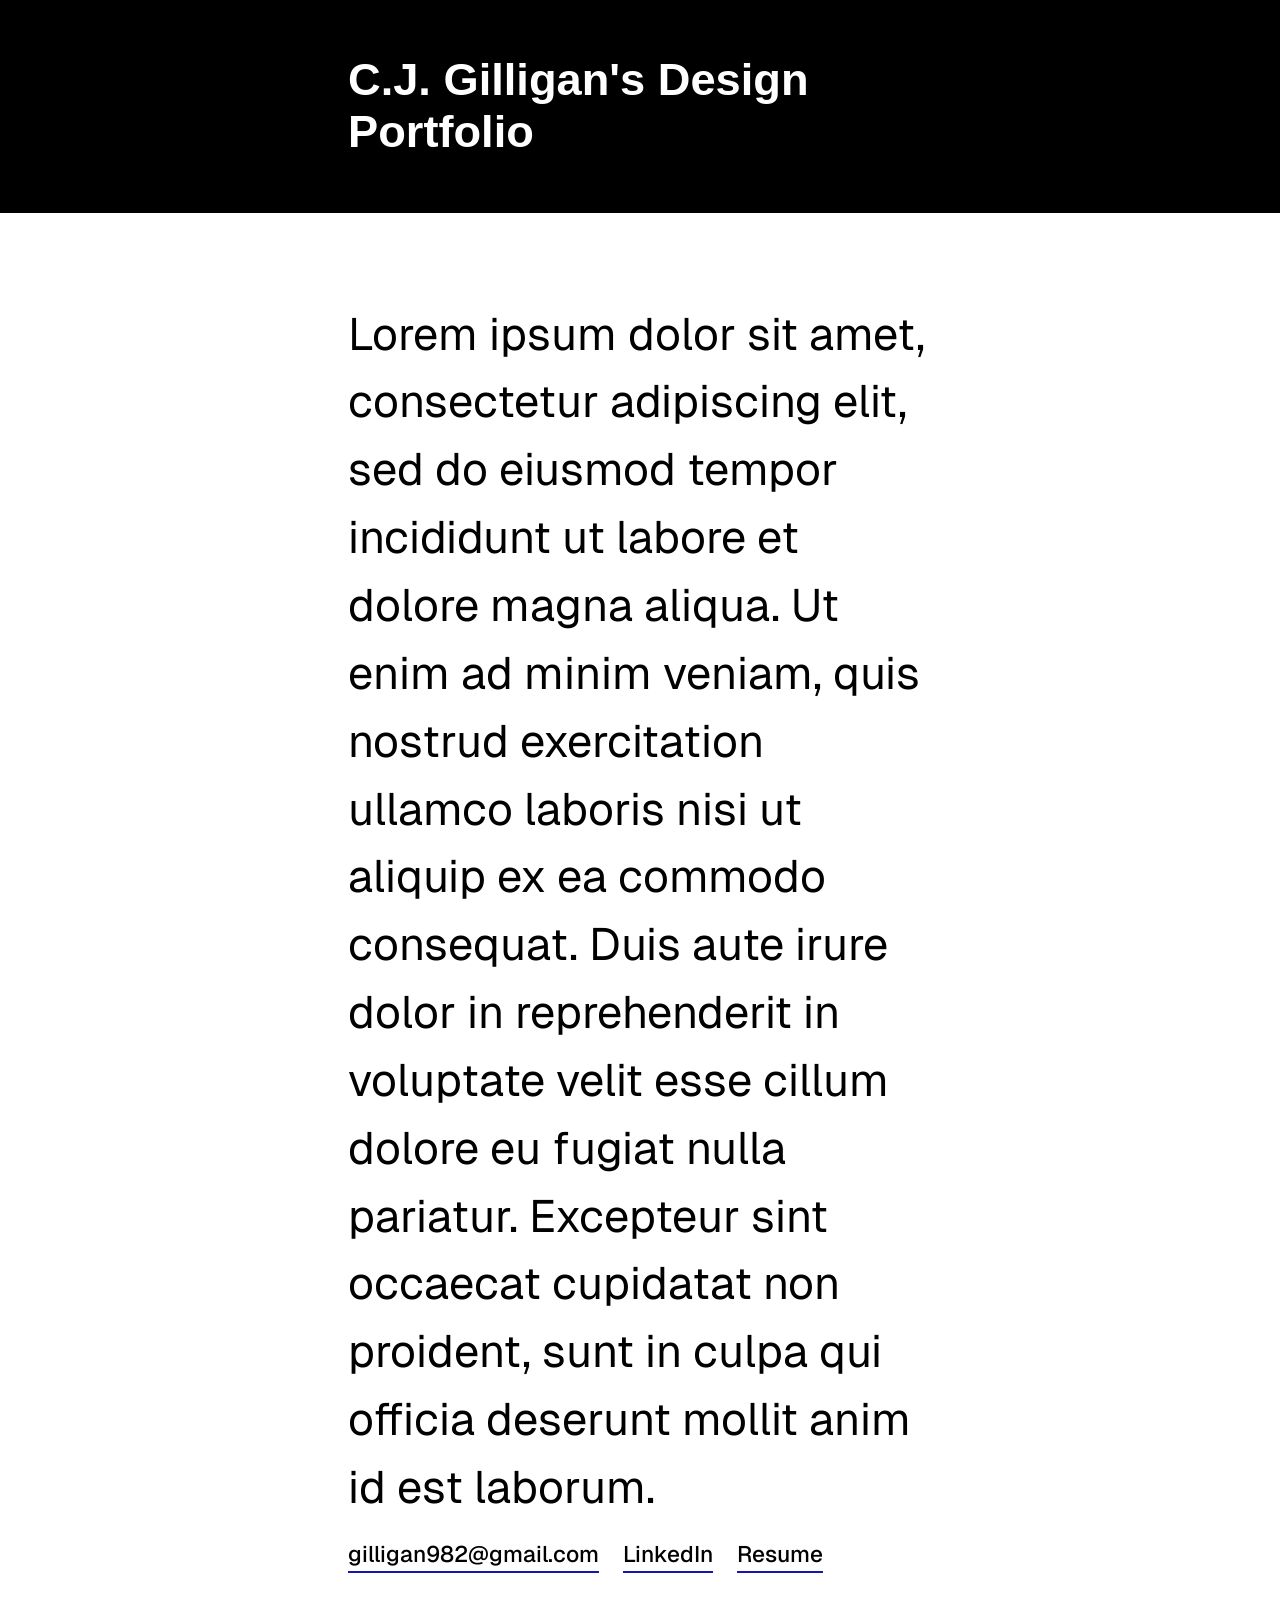
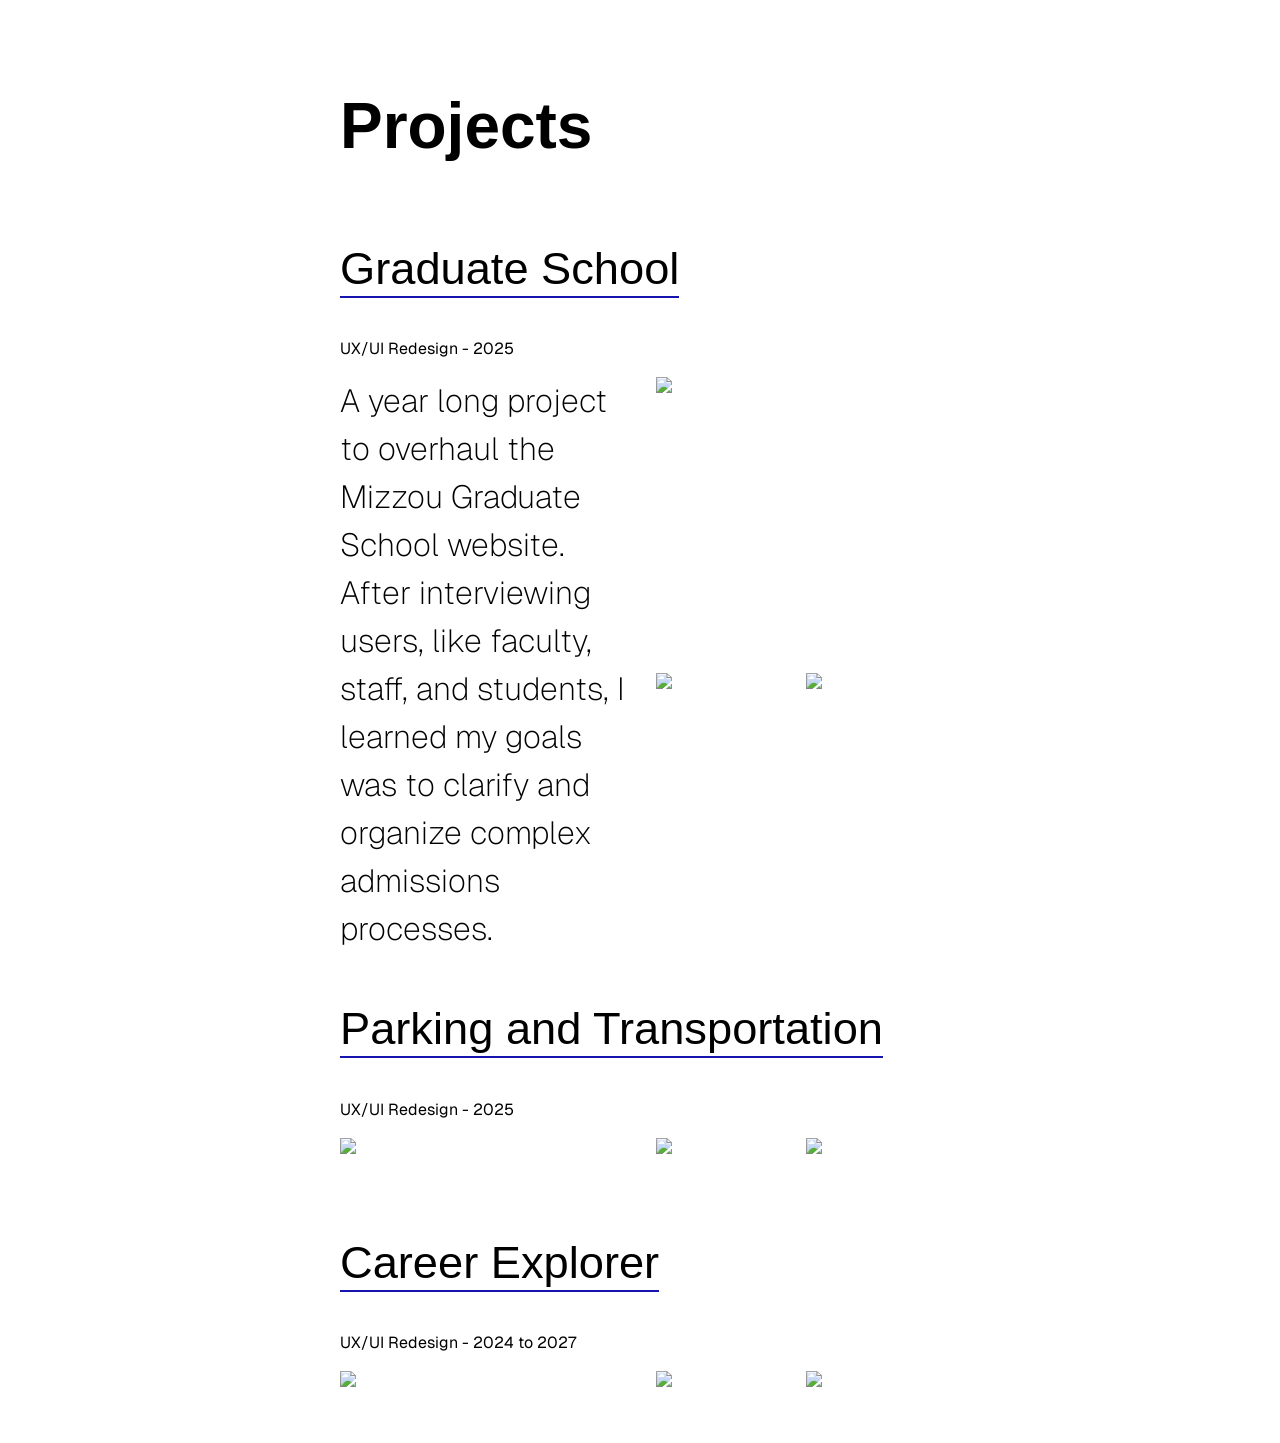
==== commit 69bed011: "fixing layout" ====
--- a/index.html
+++ b/index.html
@@ -18,7 +18,7 @@
 		</header>
 		<main>
 			<section class="intro-container">
-				<p class="lvl-six">Lorem ipsum dolor sit amet, consectetur adipiscing elit, sed do eiusmod tempor incididunt ut labore et dolore magna aliqua. Ut enim ad minim veniam, quis nostrud exercitation ullamco laboris nisi ut aliquip ex ea commodo consequat. Duis aute irure dolor in reprehenderit in voluptate velit esse cillum dolore eu fugiat nulla pariatur. Excepteur sint occaecat cupidatat non proident, sunt in culpa qui officia deserunt mollit anim id est laborum.</p>
+				<p class="lvl-four">Lorem ipsum dolor sit amet, consectetur adipiscing elit, sed do eiusmod tempor incididunt ut labore et dolore magna aliqua. Ut enim ad minim veniam, quis nostrud exercitation ullamco laboris nisi ut aliquip ex ea commodo consequat. Duis aute irure dolor in reprehenderit in voluptate velit esse cillum dolore eu fugiat nulla pariatur. Excepteur sint occaecat cupidatat non proident, sunt in culpa qui officia deserunt mollit anim id est laborum.</p>
 				<ul class="link-list---horizontal">
 					<li><a class="lvl-six" href="">gilligan982@gmail.com</a></li>
 					<li><a class="lvl-six" href="">LinkedIn</a></li>
--- a/home.css
+++ b/home.css
@@ -1,3 +1,10 @@
+.content-container{
+	grid-column-start: 4;
+	grid-column-end: 10;
+	gap: 1rem;
+	margin: 0px 1rem;
+}
+
 .gallery{
 	display: grid;
 	grid-template-columns: 50% 1fr 1fr;
@@ -27,21 +34,13 @@
 }
 
 .intro-container{
-	grid-column-start: 6;
-	grid-column-end: 9;
-	background-color: #000;
+	grid-column-start: 4;
+	grid-column-end: 10;
+	gap: 1rem;
+	display: flex;
+	flex-direction: column;
+	margin: 3rem 1.5rem;
 }
-
-.intro-container a{
-	border: 2px solid #fff;
-}
-
-.intro-container a:hover{
-	background-color: #fff;
-	color: #1714af;
-	border: 2px solid #1714af;
-}
-
 
 .link-list---horizontal{
 	display: flex;
@@ -69,33 +68,42 @@
 }
 
 body {
-	padding: 1.5rem;
 	display: flex;
 	flex-direction: column;
+	margin: 0px;
+	max-width: 100%;
+}
+
+header, main {
+	min-width: 100%;
+
+}
+
+header {
+	background-color: #000;
+	padding: 1.5rem;
 	display: grid;
 	grid-template-columns: repeat(12, 1fr);
 	width: 100%;
 	gap: 1rem;
-	margin: 5rem auto;
+	margin: 0px;
+
 }
 
-header, main {
-	display: flex;
-	flex-direction: column;
-	min-width: 100%;
+header h1{
+	color: #fff;
+	display:block;
 	grid-column-start: 4;
 	grid-column-end: 9;
 }
 
-header {
-	padding: 2rem;
-	background-color: #000;
+main {
+	display: grid;
+	grid-template-columns: repeat(12, 1fr);
+	width: 100%;
+	gap: 1rem;
+	margin-top: 2.5rem;
 }
-
-header h1{
-	color: #fff;
-}
-
 
 a, p {
 	font-size: 1rem;
--- a/home.css
+++ b/home.css
@@ -1,3 +1,10 @@
+.content-container{
+	grid-column-start: 4;
+	grid-column-end: 10;
+	gap: 1rem;
+	margin: 0px 1rem;
+}
+
 .gallery{
 	display: grid;
 	grid-template-columns: 50% 1fr 1fr;
@@ -27,21 +34,13 @@
 }
 
 .intro-container{
-	grid-column-start: 6;
-	grid-column-end: 9;
-	background-color: #000;
+	grid-column-start: 4;
+	grid-column-end: 10;
+	gap: 1rem;
+	display: flex;
+	flex-direction: column;
+	margin: 3rem 1.5rem;
 }
-
-.intro-container a{
-	border: 2px solid #fff;
-}
-
-.intro-container a:hover{
-	background-color: #fff;
-	color: #1714af;
-	border: 2px solid #1714af;
-}
-
 
 .link-list---horizontal{
 	display: flex;
@@ -69,33 +68,42 @@
 }
 
 body {
-	padding: 1.5rem;
 	display: flex;
 	flex-direction: column;
+	margin: 0px;
+	max-width: 100%;
+}
+
+header, main {
+	min-width: 100%;
+
+}
+
+header {
+	background-color: #000;
+	padding: 1.5rem;
 	display: grid;
 	grid-template-columns: repeat(12, 1fr);
 	width: 100%;
 	gap: 1rem;
-	margin: 5rem auto;
+	margin: 0px;
+
 }
 
-header, main {
-	display: flex;
-	flex-direction: column;
-	min-width: 100%;
+header h1{
+	color: #fff;
+	display:block;
 	grid-column-start: 4;
 	grid-column-end: 9;
 }
 
-header {
-	padding: 2rem;
-	background-color: #000;
+main {
+	display: grid;
+	grid-template-columns: repeat(12, 1fr);
+	width: 100%;
+	gap: 1rem;
+	margin-top: 2.5rem;
 }
-
-header h1{
-	color: #fff;
-}
-
 
 a, p {
 	font-size: 1rem;
